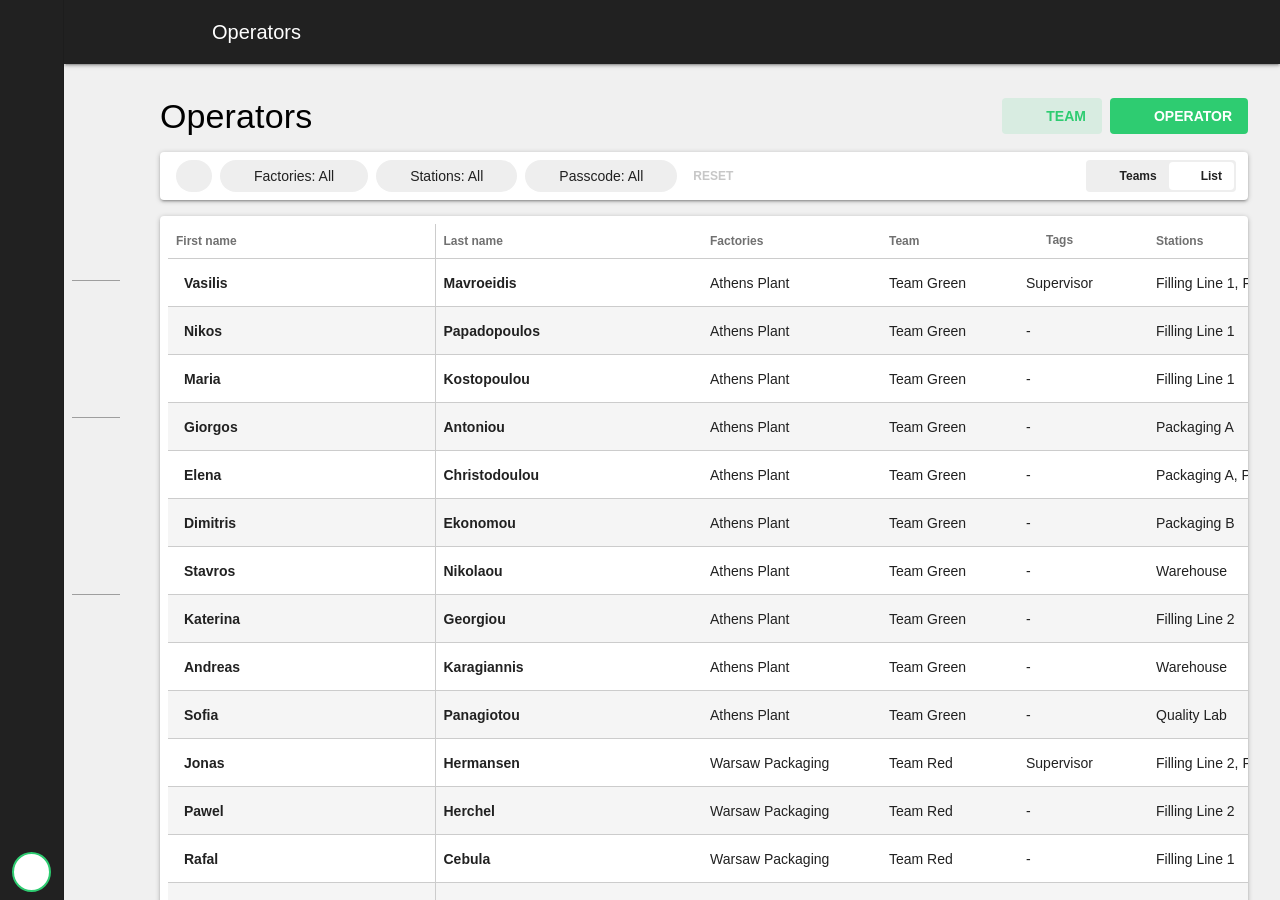
==== index.html @ 6143c083 "Add root index.html that redirects to prototype/setup-proto.html Fixes the GitHub Pages 404: Pages s" ====
<!DOCTYPE html>
<html lang="en">
<head>
  <meta charset="UTF-8">
  <title>Operators &amp; Teams Prototype</title>
  <meta http-equiv="refresh" content="0; url=prototype/setup-proto.html">
  <link rel="canonical" href="prototype/setup-proto.html">
  <style>
    body { font-family: system-ui, sans-serif; padding: 40px; color: #212121; }
    a { color: #2ecc71; }
  </style>
</head>
<body>
  <p>Redirecting to the prototype&hellip;</p>
  <p>If you are not redirected, <a href="prototype/setup-proto.html">open the prototype directly</a>.</p>
  <ul>
    <li><a href="prototype/setup-proto.html">Settings (operators &amp; teams setup)</a></li>
    <li><a href="prototype/index.html">Shift View</a></li>
  </ul>
</body>
</html>
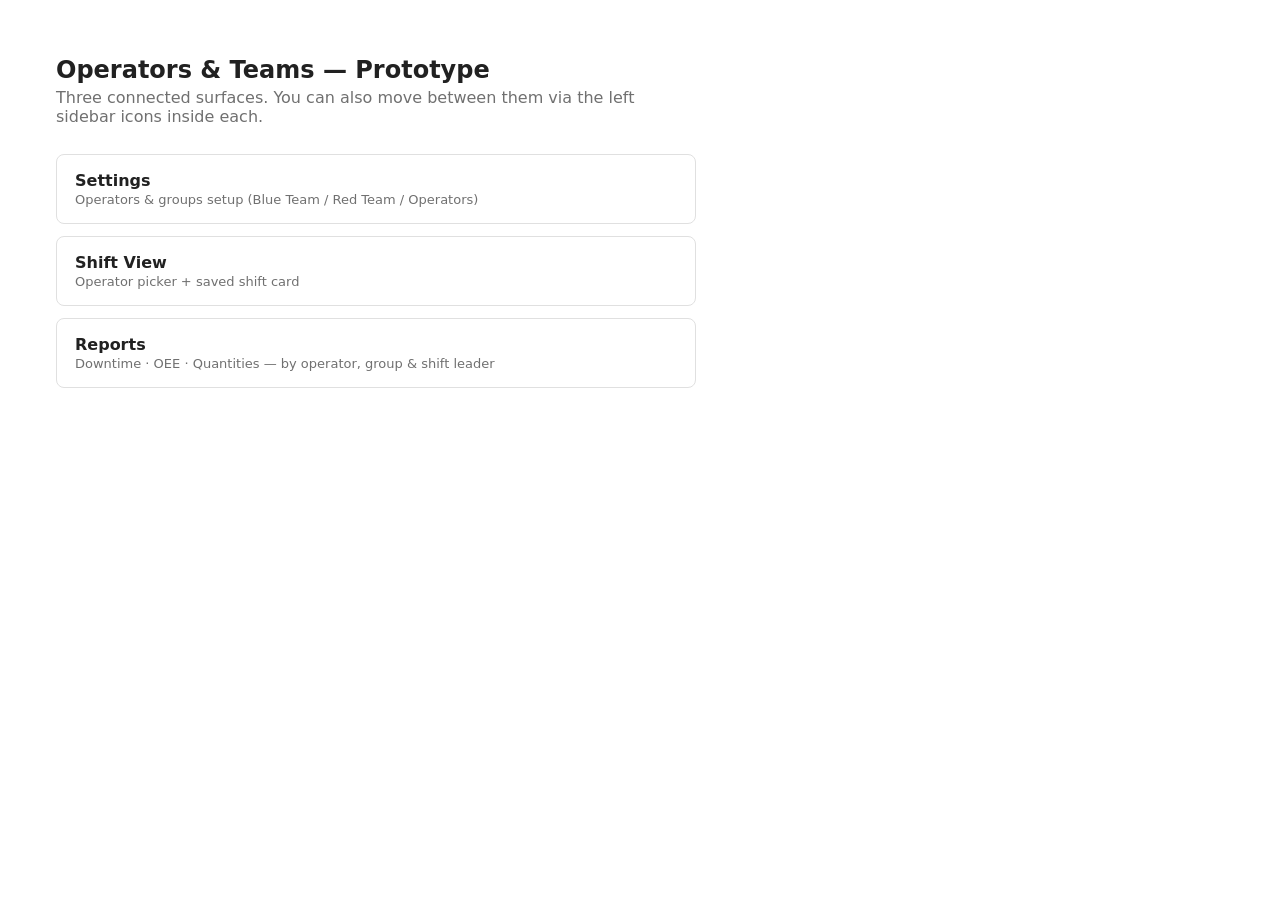
==== commit 0aeba33e: "Reports prototype: OEE/Quantities charts, styled tables, group data + cross-surface nav Reports (wf-" ====
--- a/index.html
+++ b/index.html
@@ -3,19 +3,26 @@
 <head>
   <meta charset="UTF-8">
   <title>Operators &amp; Teams Prototype</title>
-  <meta http-equiv="refresh" content="0; url=prototype/setup-proto.html">
-  <link rel="canonical" href="prototype/setup-proto.html">
   <style>
-    body { font-family: system-ui, sans-serif; padding: 40px; color: #212121; }
-    a { color: #2ecc71; }
+    body { font-family: system-ui, sans-serif; padding: 48px; color: #212121; max-width: 640px; }
+    h1 { font-size: 24px; font-weight: 600; margin: 0 0 4px; }
+    p.sub { color: #707070; margin: 0 0 28px; }
+    ul { list-style: none; padding: 0; margin: 0; }
+    li { margin: 0 0 12px; }
+    a { display: block; padding: 16px 18px; border: 1px solid #e0e0e0; border-radius: 8px;
+        text-decoration: none; color: #212121; transition: border-color .12s, background .12s; }
+    a:hover { border-color: #2ecc71; background: rgba(46,204,113,0.06); }
+    a b { display: block; font-size: 16px; font-weight: 600; }
+    a span { display: block; font-size: 13px; color: #707070; margin-top: 2px; }
   </style>
 </head>
 <body>
-  <p>Redirecting to the prototype&hellip;</p>
-  <p>If you are not redirected, <a href="prototype/setup-proto.html">open the prototype directly</a>.</p>
+  <h1>Operators &amp; Teams — Prototype</h1>
+  <p class="sub">Three connected surfaces. You can also move between them via the left sidebar icons inside each.</p>
   <ul>
-    <li><a href="prototype/setup-proto.html">Settings (operators &amp; teams setup)</a></li>
-    <li><a href="prototype/index.html">Shift View</a></li>
+    <li><a href="prototype/setup-proto.html"><b>Settings</b><span>Operators &amp; groups setup (Blue Team / Red Team / Operators)</span></a></li>
+    <li><a href="prototype/index.html"><b>Shift View</b><span>Operator picker + saved shift card</span></a></li>
+    <li><a href="wf-reports/index.html"><b>Reports</b><span>Downtime · OEE · Quantities — by operator, group &amp; shift leader</span></a></li>
   </ul>
 </body>
 </html>
